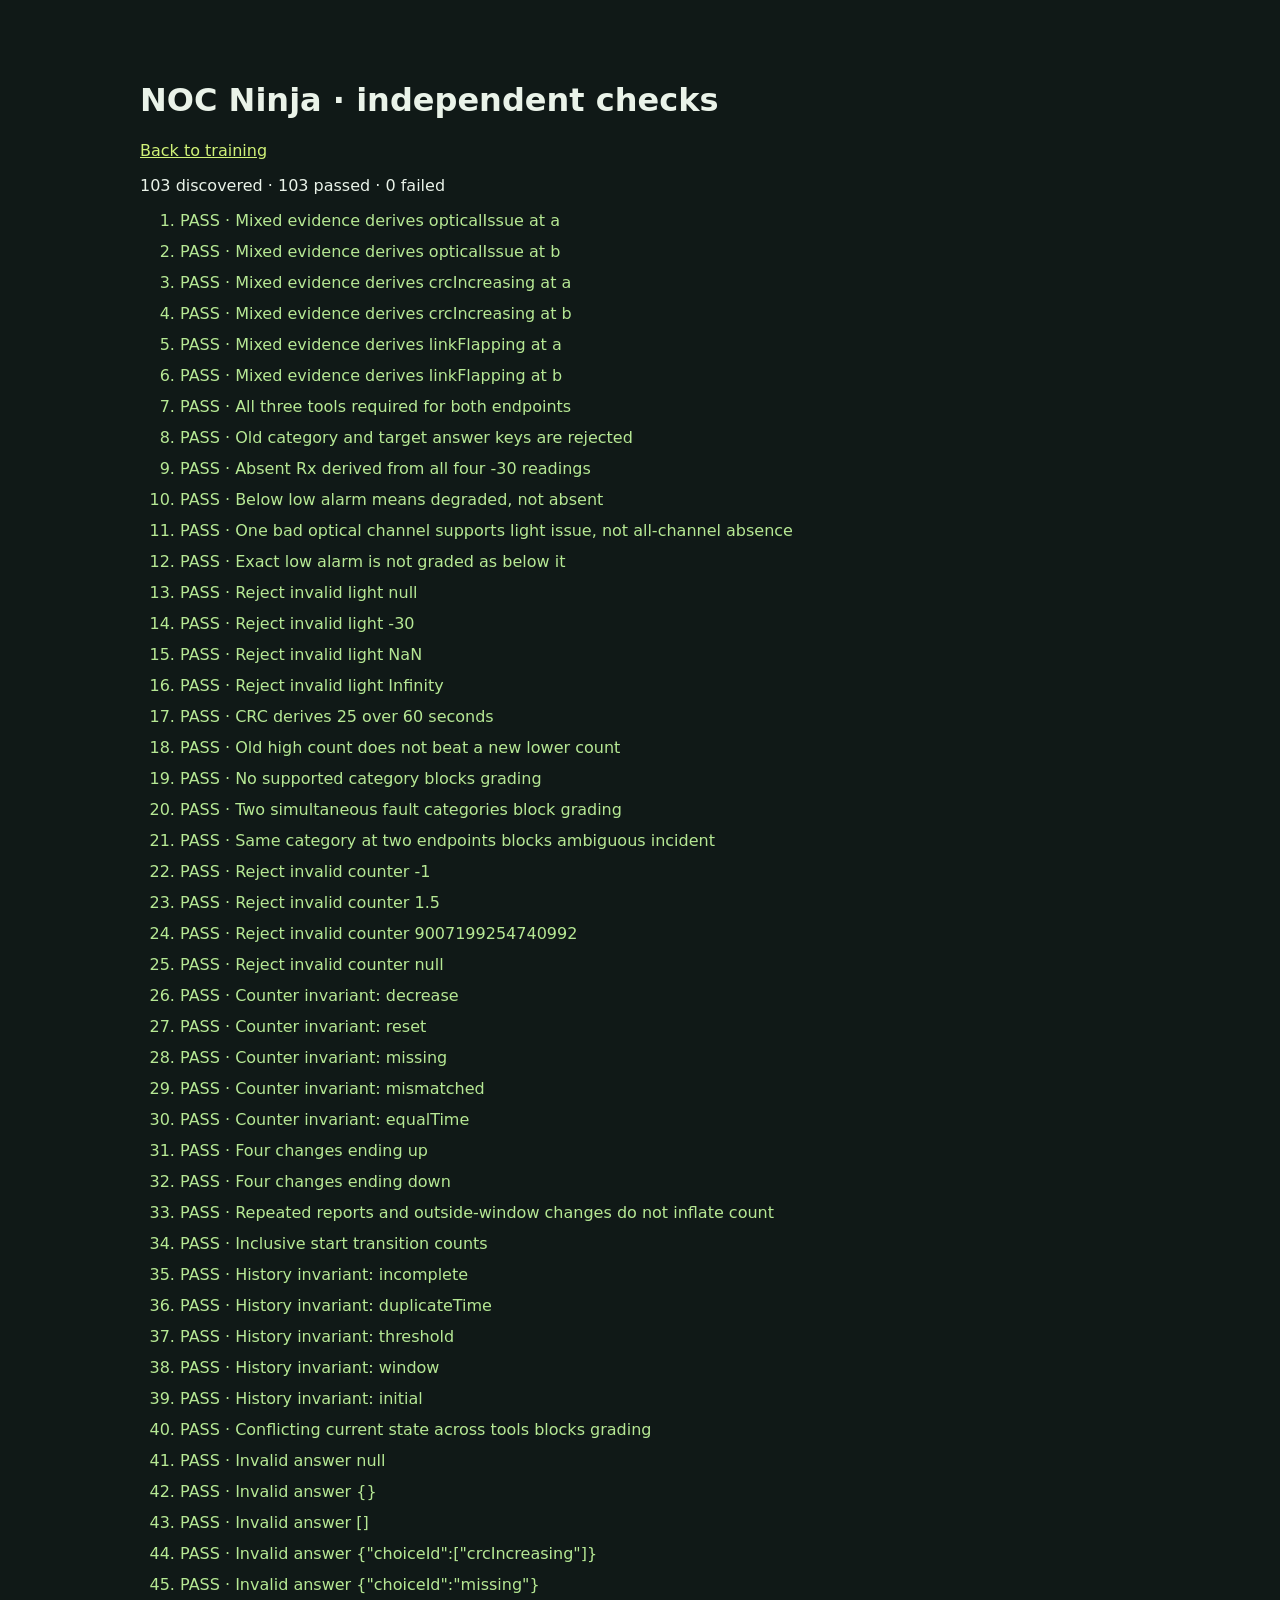
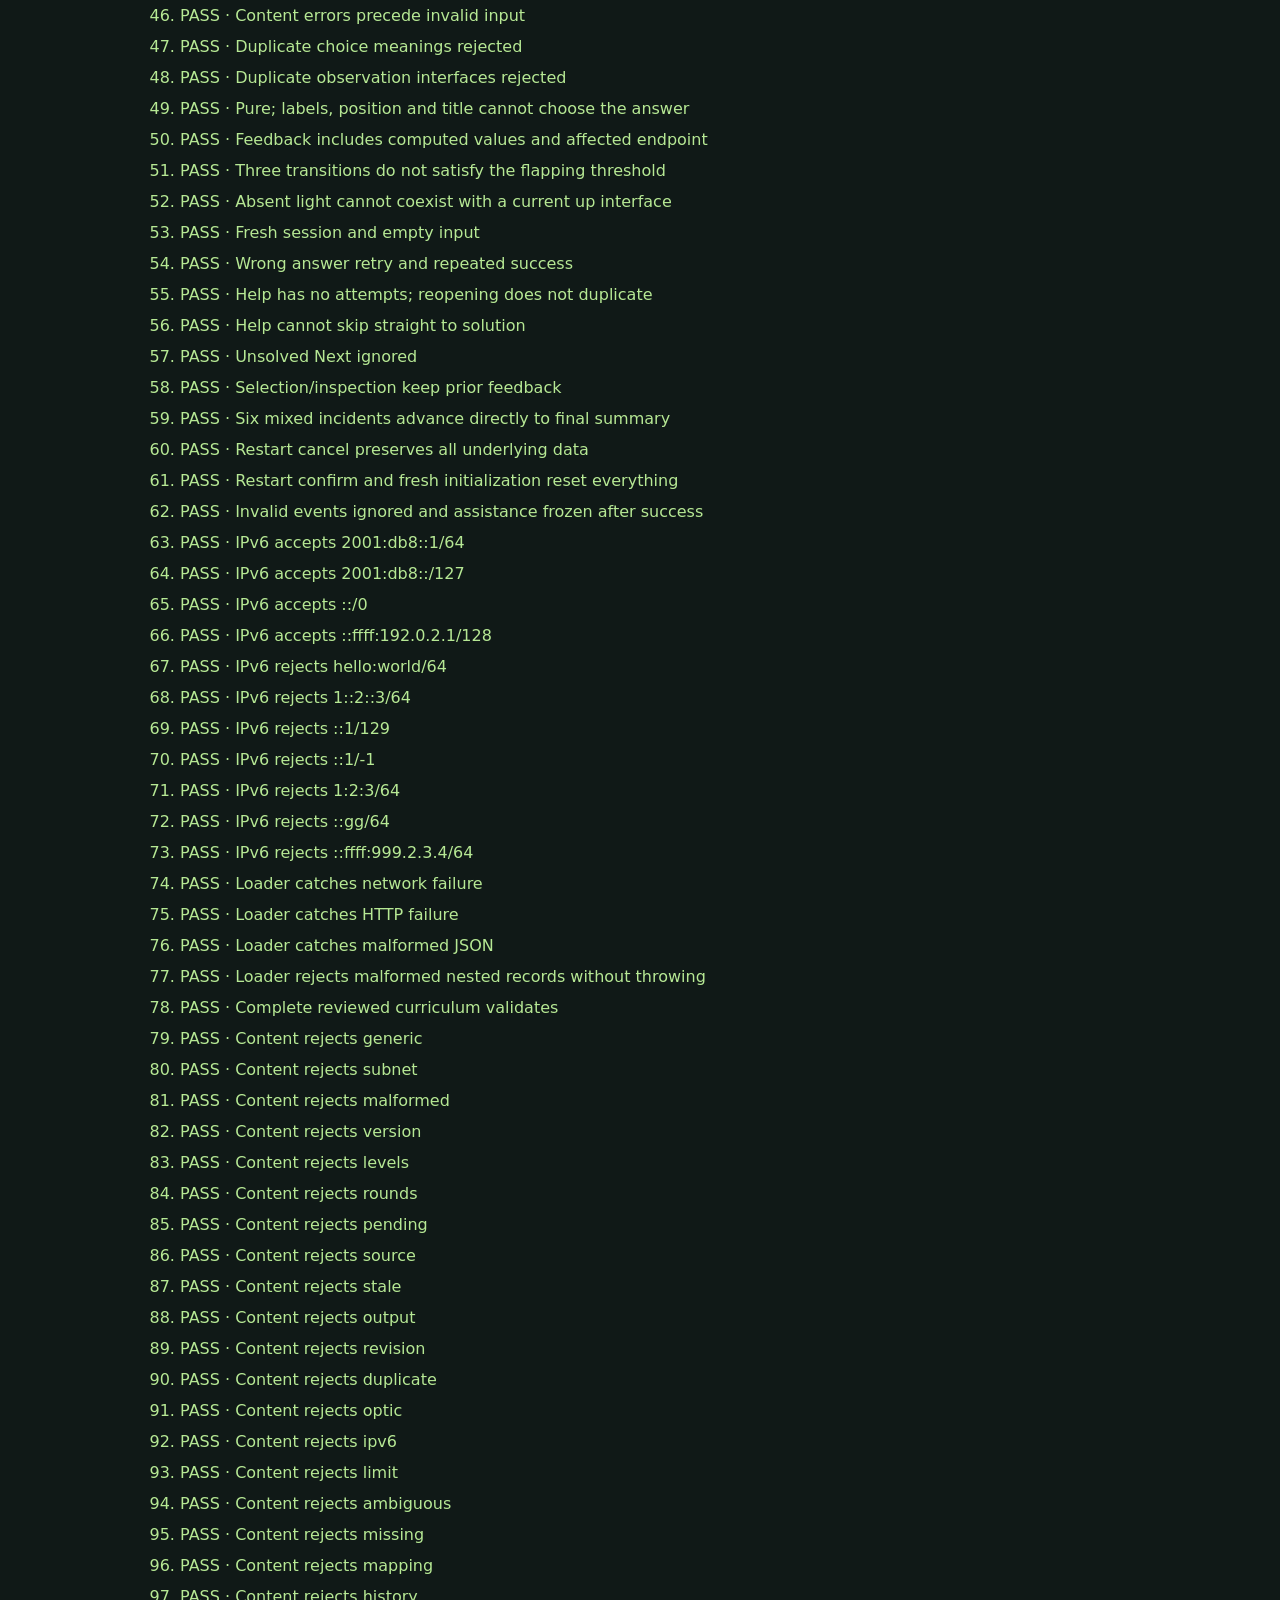
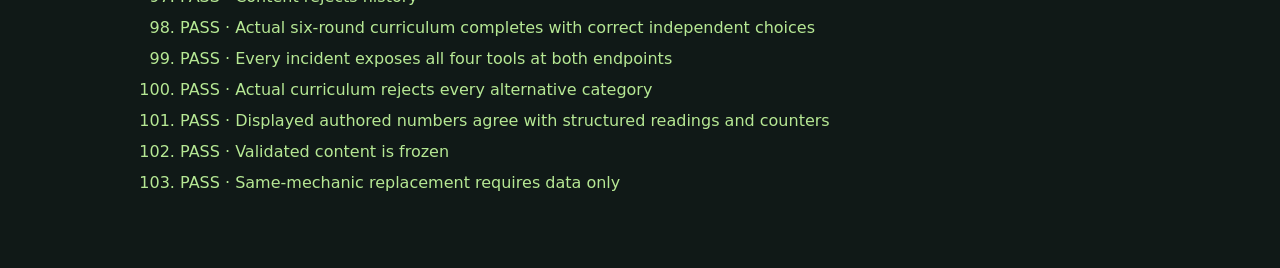
==== tests/index.html @ c30735c4 "updates for proper game style and rules" ====
<!doctype html><html lang="en"><meta charset="utf-8"><meta name="viewport" content="width=device-width,initial-scale=1"><title>NOC Ninja — Tests</title><style>body{font:16px system-ui;background:#101917;color:#eaf3e9;max-width:1000px;margin:40px auto;padding:20px}a{color:#d0f278}.pass{color:#b6e894}.fail{color:#ffafa3}li{margin:12px 0;overflow-wrap:anywhere}</style><h1>NOC Ninja · independent checks</h1><p><a href="../index.html">Back to training</a></p><p id="totals" role="status">Loading tests…</p><ol id="results"></ol><script type="module">
import {run} from './harness.js';
try { await import('./rules.test.js');await import('./state.test.js');const {contentTests}=await import('./content.test.js');const response=await fetch('../data/levels.json');if(!response.ok)throw new Error(`HTTP ${response.status}`);contentTests(await response.json());const r=await run();document.querySelector('#totals').textContent=`${r.total} discovered · ${r.passed} passed · ${r.failed} failed${r.ok?'':' · FAIL'}`;document.title=r.ok?'PASS — NOC Ninja tests':'FAIL — NOC Ninja tests';for(const item of r.results){const li=document.createElement('li');li.className=item.pass?'pass':'fail';li.textContent=`${item.pass?'PASS':'FAIL'} · ${item.name}${item.error?' — '+item.error:''}`;document.querySelector('#results').append(li);}}catch(e){document.querySelector('#totals').textContent=`FAIL: test loading/execution failed — ${e.message}`;document.title='FAIL — NOC Ninja tests';}
</script></html>
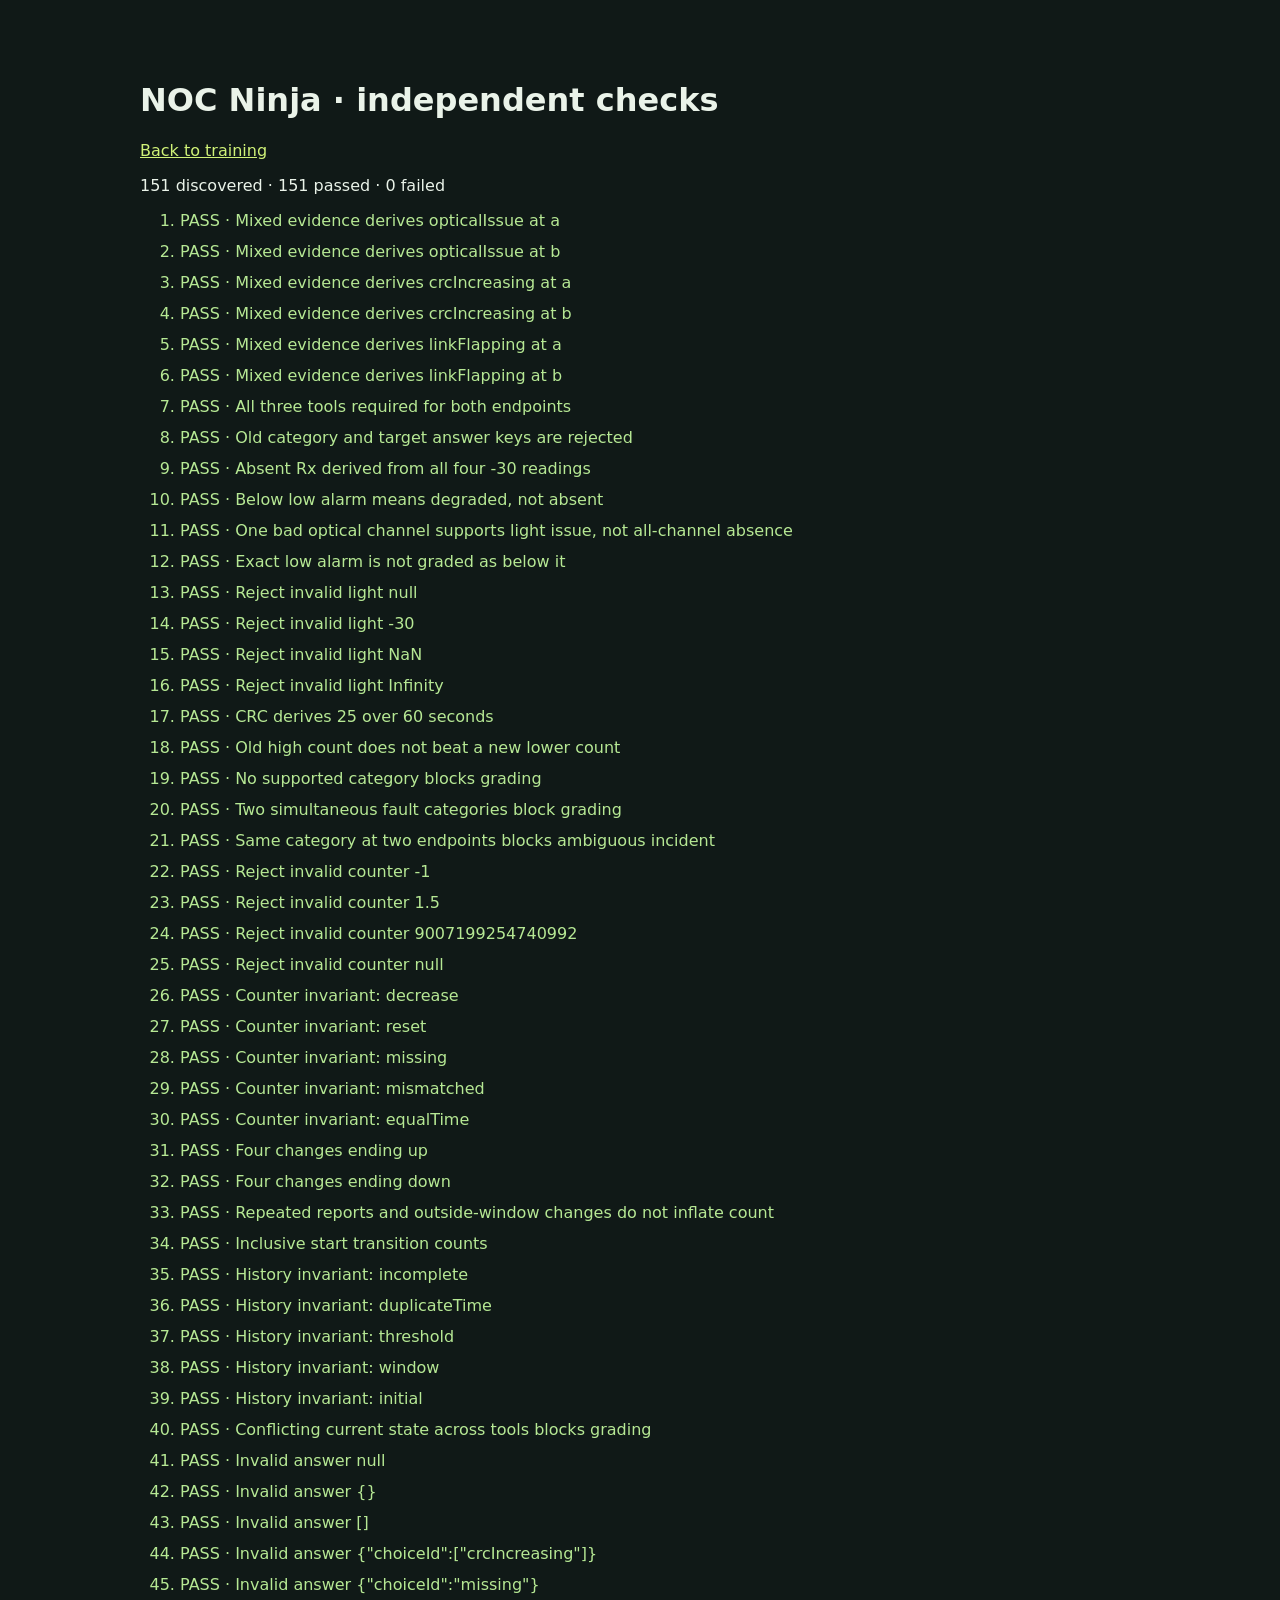
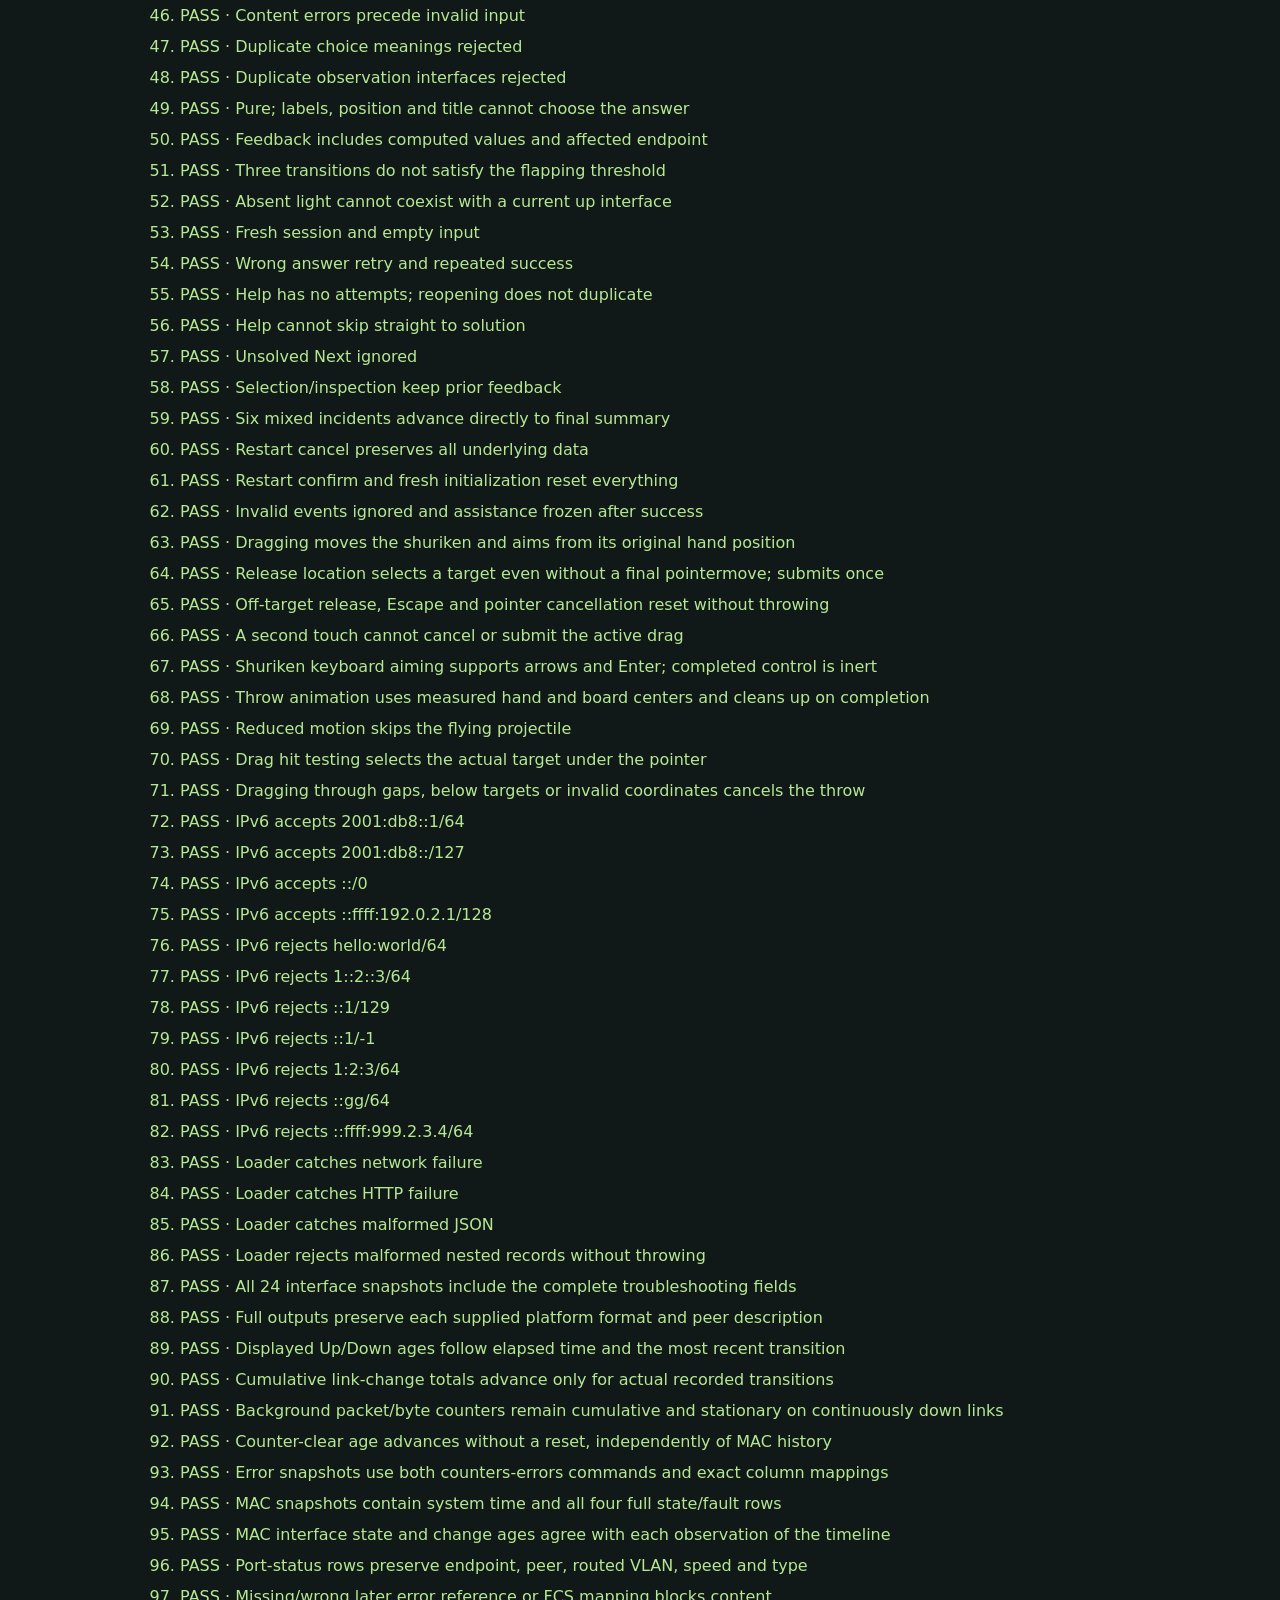
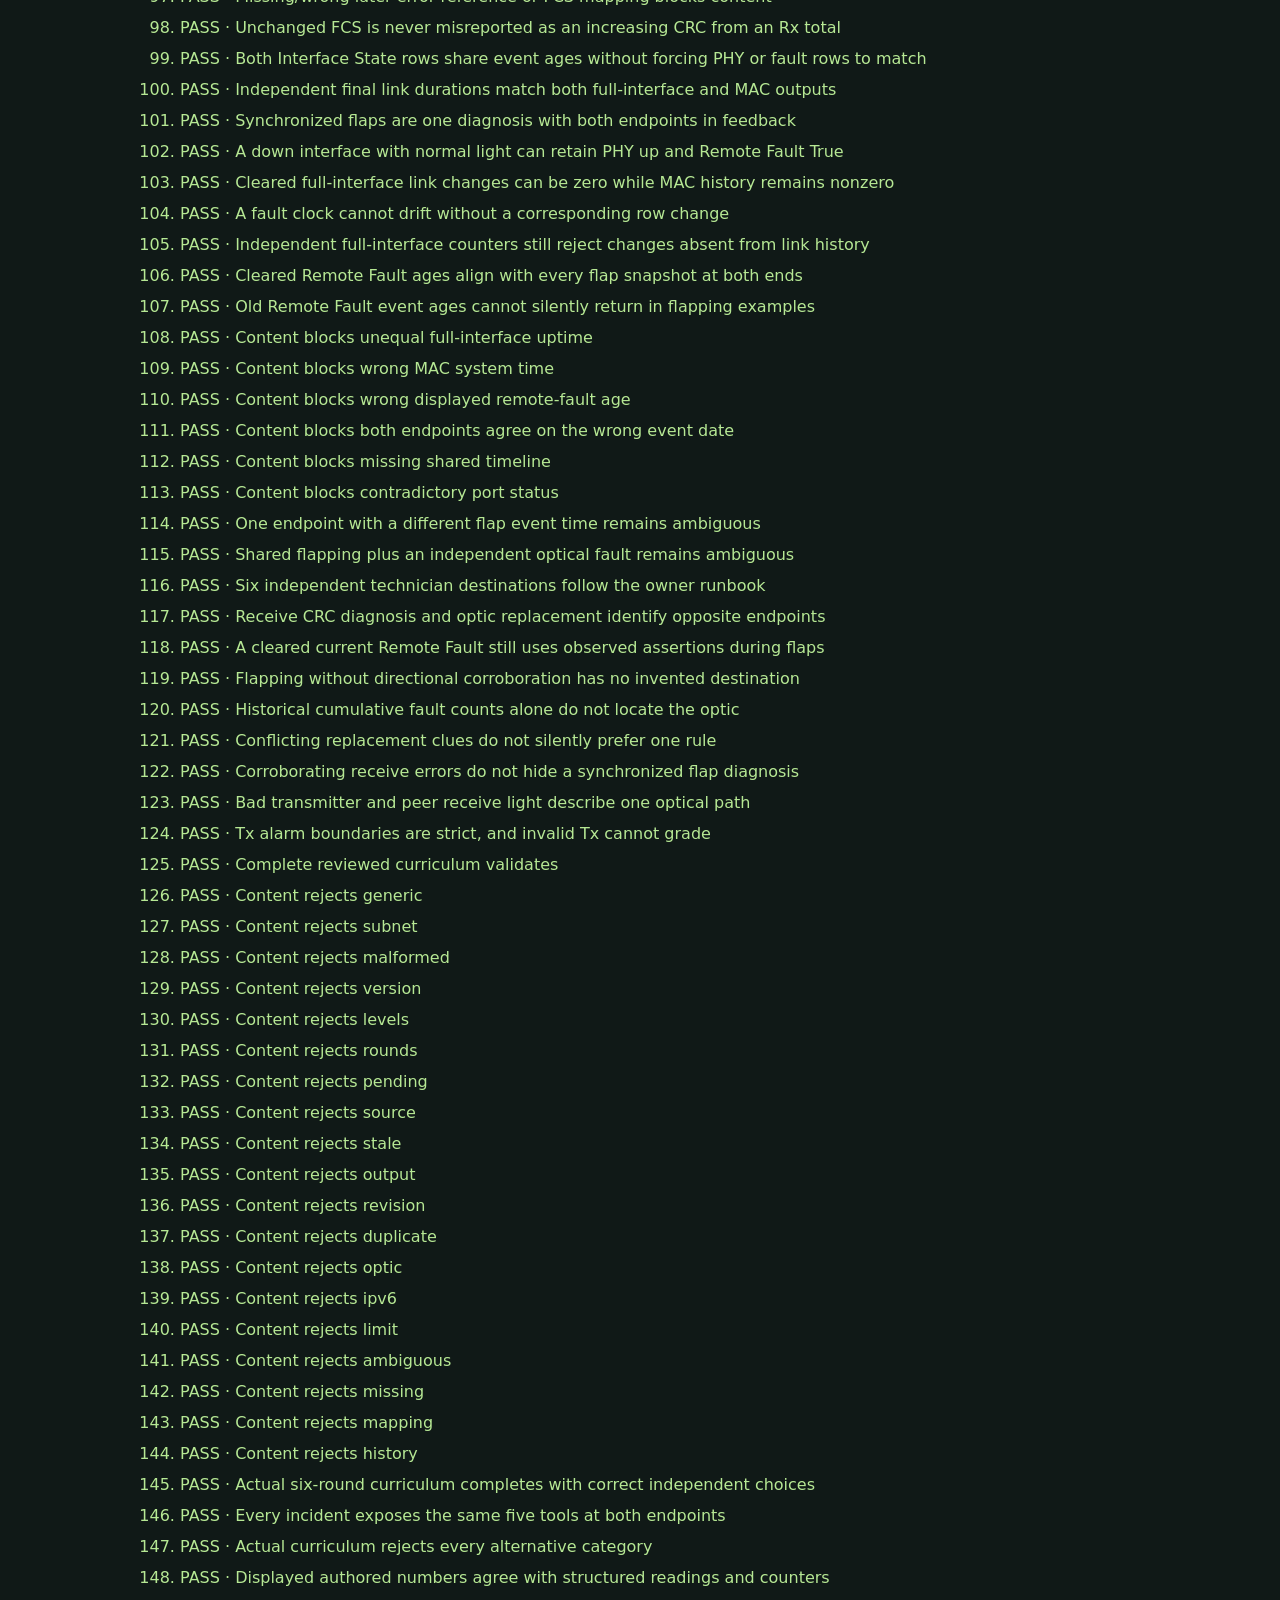
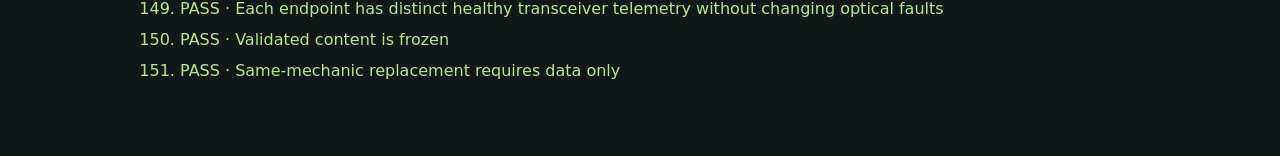
==== commit 6ba08e25: "fix the shuriken" ====
--- a/tests/index.html
+++ b/tests/index.html
@@ -1,4 +1,4 @@
 <!doctype html><html lang="en"><meta charset="utf-8"><meta name="viewport" content="width=device-width,initial-scale=1"><title>NOC Ninja — Tests</title><style>body{font:16px system-ui;background:#101917;color:#eaf3e9;max-width:1000px;margin:40px auto;padding:20px}a{color:#d0f278}.pass{color:#b6e894}.fail{color:#ffafa3}li{margin:12px 0;overflow-wrap:anywhere}</style><h1>NOC Ninja · independent checks</h1><p><a href="../index.html">Back to training</a></p><p id="totals" role="status">Loading tests…</p><ol id="results"></ol><script type="module">
 import {run} from './harness.js';
-try { await import('./rules.test.js');await import('./state.test.js');const {contentTests}=await import('./content.test.js');const response=await fetch('../data/levels.json');if(!response.ok)throw new Error(`HTTP ${response.status}`);contentTests(await response.json());const r=await run();document.querySelector('#totals').textContent=`${r.total} discovered · ${r.passed} passed · ${r.failed} failed${r.ok?'':' · FAIL'}`;document.title=r.ok?'PASS — NOC Ninja tests':'FAIL — NOC Ninja tests';for(const item of r.results){const li=document.createElement('li');li.className=item.pass?'pass':'fail';li.textContent=`${item.pass?'PASS':'FAIL'} · ${item.name}${item.error?' — '+item.error:''}`;document.querySelector('#results').append(li);}}catch(e){document.querySelector('#totals').textContent=`FAIL: test loading/execution failed — ${e.message}`;document.title='FAIL — NOC Ninja tests';}
+try { await import('./rules.test.js');await import('./state.test.js');await import('./aim.test.js');const {contentTests}=await import('./content.test.js');const response=await fetch('../data/levels.json');if(!response.ok)throw new Error(`HTTP ${response.status}`);contentTests(await response.json());const r=await run();document.querySelector('#totals').textContent=`${r.total} discovered · ${r.passed} passed · ${r.failed} failed${r.ok?'':' · FAIL'}`;document.title=r.ok?'PASS — NOC Ninja tests':'FAIL — NOC Ninja tests';for(const item of r.results){const li=document.createElement('li');li.className=item.pass?'pass':'fail';li.textContent=`${item.pass?'PASS':'FAIL'} · ${item.name}${item.error?' — '+item.error:''}`;document.querySelector('#results').append(li);}}catch(e){document.querySelector('#totals').textContent=`FAIL: test loading/execution failed — ${e.message}`;document.title='FAIL — NOC Ninja tests';}
 </script></html>
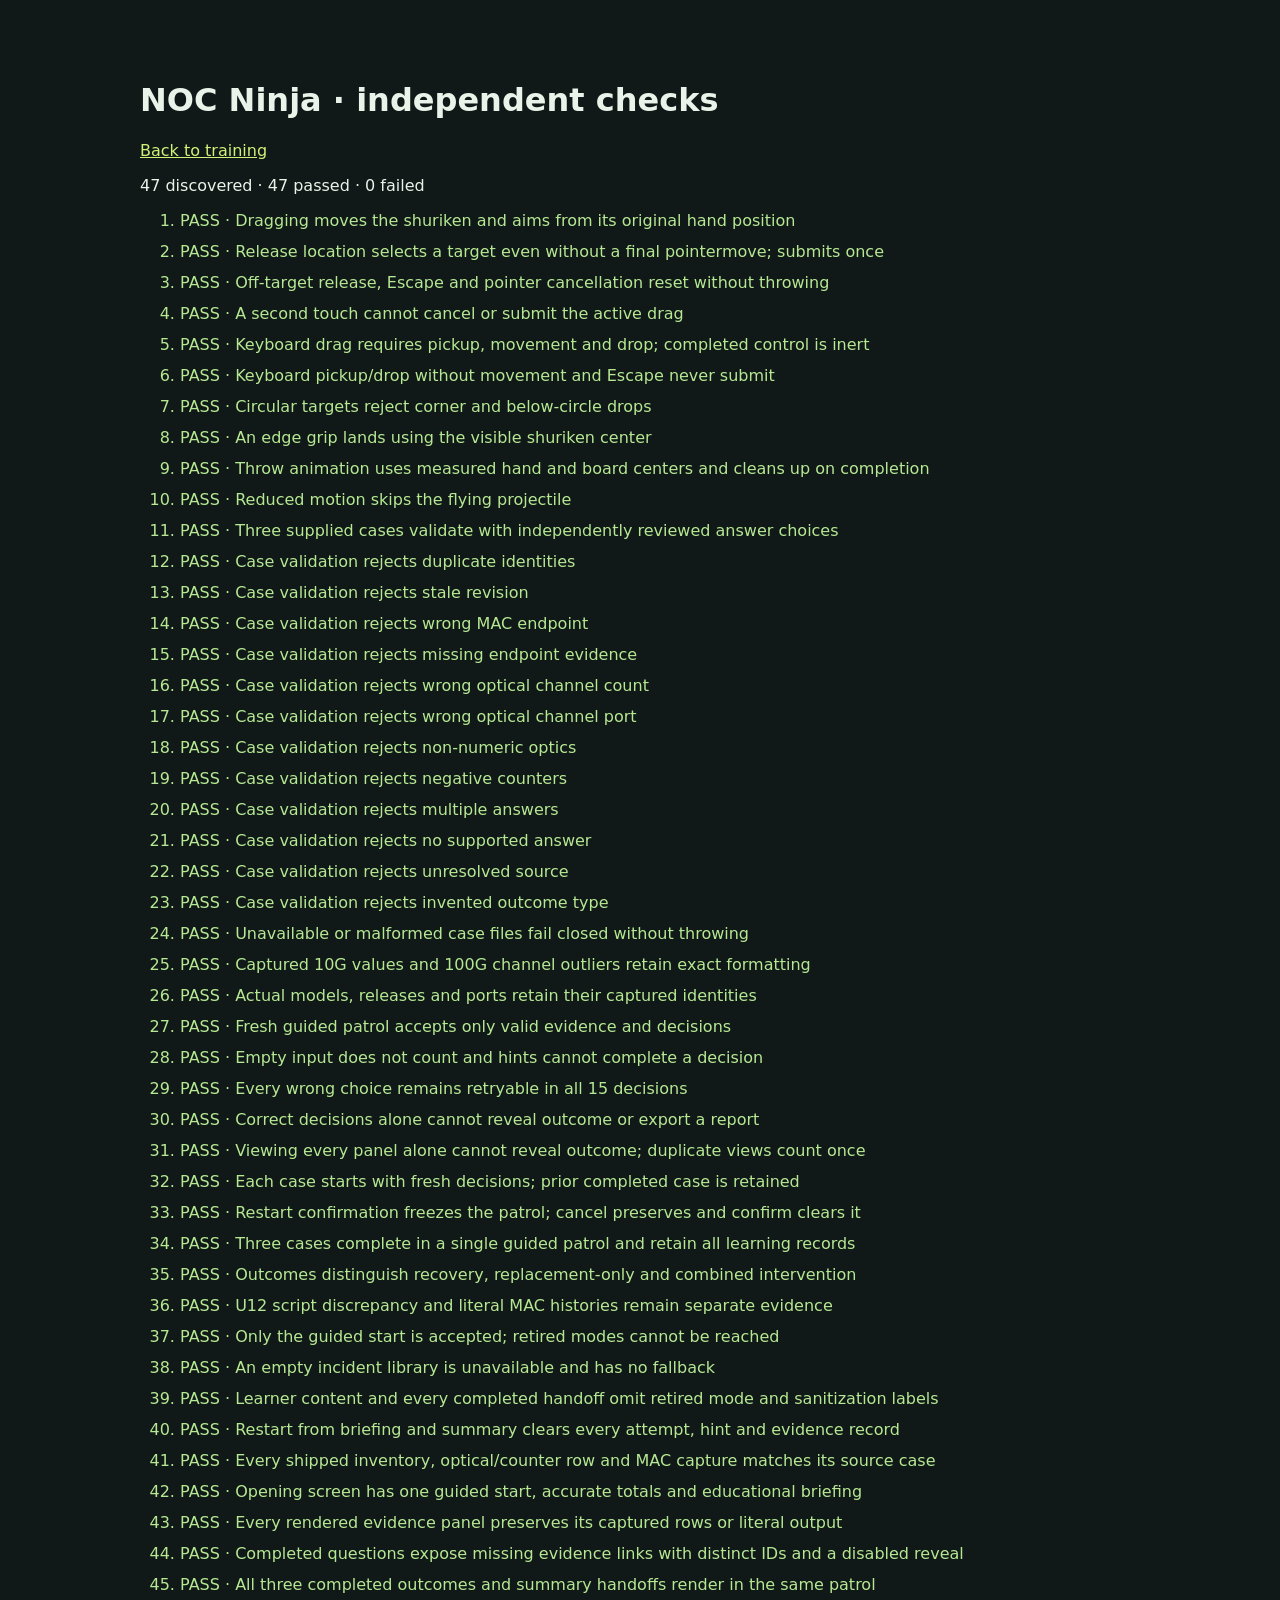
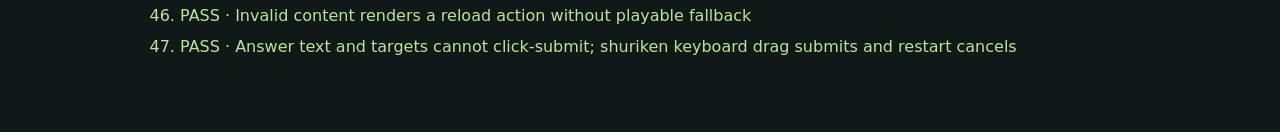
==== commit 221d10e7: "improve the questions and the logic" ====
--- a/tests/index.html
+++ b/tests/index.html
@@ -1,4 +1,14 @@
-<!doctype html><html lang="en"><meta charset="utf-8"><meta name="viewport" content="width=device-width,initial-scale=1"><title>NOC Ninja — Tests</title><style>body{font:16px system-ui;background:#101917;color:#eaf3e9;max-width:1000px;margin:40px auto;padding:20px}a{color:#d0f278}.pass{color:#b6e894}.fail{color:#ffafa3}li{margin:12px 0;overflow-wrap:anywhere}</style><h1>NOC Ninja · independent checks</h1><p><a href="../index.html">Back to training</a></p><p id="totals" role="status">Loading tests…</p><ol id="results"></ol><script type="module">
+<!doctype html><html lang="en"><meta charset="utf-8"><meta name="viewport" content="width=device-width,initial-scale=1"><title>NOC Ninja — Tests</title><style>body{font:16px system-ui;background:#101917;color:#eaf3e9;max-width:1000px;margin:40px auto;padding:20px}a{color:#d0f278}.pass{color:#b6e894}.fail{color:#ffafa3}li{margin:12px 0;overflow-wrap:anywhere}</style><h1>NOC Ninja · independent checks</h1><p><a href="../index.html">Back to training</a></p><p id="totals" role="status">Loading tests…</p><ol id="results"></ol><div id="app" hidden></div><dialog id="restart-dialog"><button id="cancel-restart">Keep training</button><button id="confirm-restart">Restart session</button></dialog><script type="module">
+import './aim.test.js';
 import {run} from './harness.js';
-try { await import('./rules.test.js');await import('./state.test.js');await import('./aim.test.js');const {contentTests}=await import('./content.test.js');const response=await fetch('../data/levels.json');if(!response.ok)throw new Error(`HTTP ${response.status}`);contentTests(await response.json());const r=await run();document.querySelector('#totals').textContent=`${r.total} discovered · ${r.passed} passed · ${r.failed} failed${r.ok?'':' · FAIL'}`;document.title=r.ok?'PASS — NOC Ninja tests':'FAIL — NOC Ninja tests';for(const item of r.results){const li=document.createElement('li');li.className=item.pass?'pass':'fail';li.textContent=`${item.pass?'PASS':'FAIL'} · ${item.name}${item.error?' — '+item.error:''}`;document.querySelector('#results').append(li);}}catch(e){document.querySelector('#totals').textContent=`FAIL: test loading/execution failed — ${e.message}`;document.title='FAIL — NOC Ninja tests';}
+import {caseTests,caseSourceTests} from './cases.test.js';
+import {uiTests} from './ui.test.js';
+try {
+  const response=await fetch('../data/cases.json');if(!response.ok)throw new Error(`HTTP ${response.status}`);
+  const data=await response.json();caseTests(data);
+  caseSourceTests(data,Object.fromEntries(await Promise.all(data.cases.map(async c=>{const r=await fetch('../'+c.source);if(!r.ok)throw new Error('Missing source '+c.id);return [c.id,await r.text()];}))));
+  uiTests(data);const r=await run();document.querySelector('#app').replaceChildren();
+  document.querySelector('#totals').textContent=`${r.total} discovered · ${r.passed} passed · ${r.failed} failed${r.ok?'':' · FAIL'}`;document.title=r.ok?'PASS — NOC Ninja tests':'FAIL — NOC Ninja tests';
+  for(const item of r.results){const li=document.createElement('li');li.className=item.pass?'pass':'fail';li.textContent=`${item.pass?'PASS':'FAIL'} · ${item.name}${item.error?' — '+item.error:''}`;document.querySelector('#results').append(li);}
+}catch(e){document.querySelector('#totals').textContent=`FAIL: test loading/execution failed — ${e.message}`;document.title='FAIL — NOC Ninja tests';}
 </script></html>
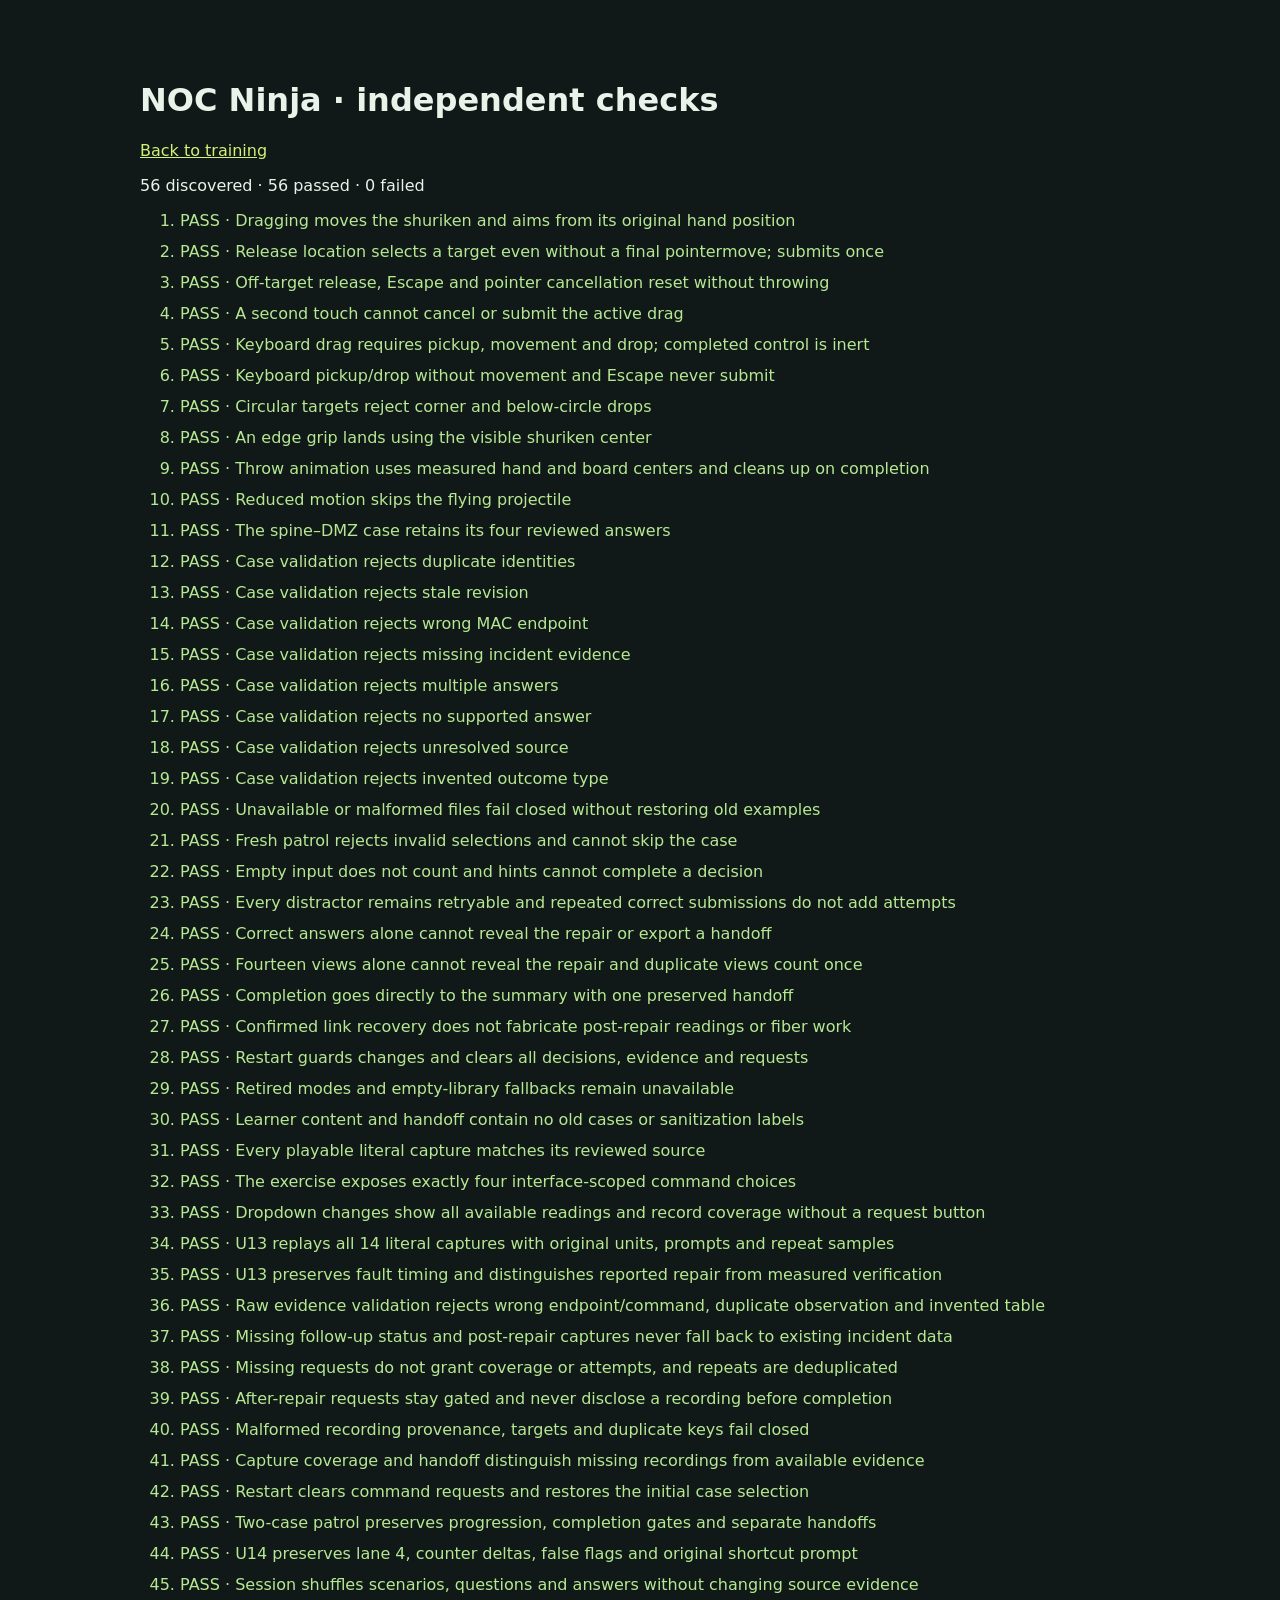
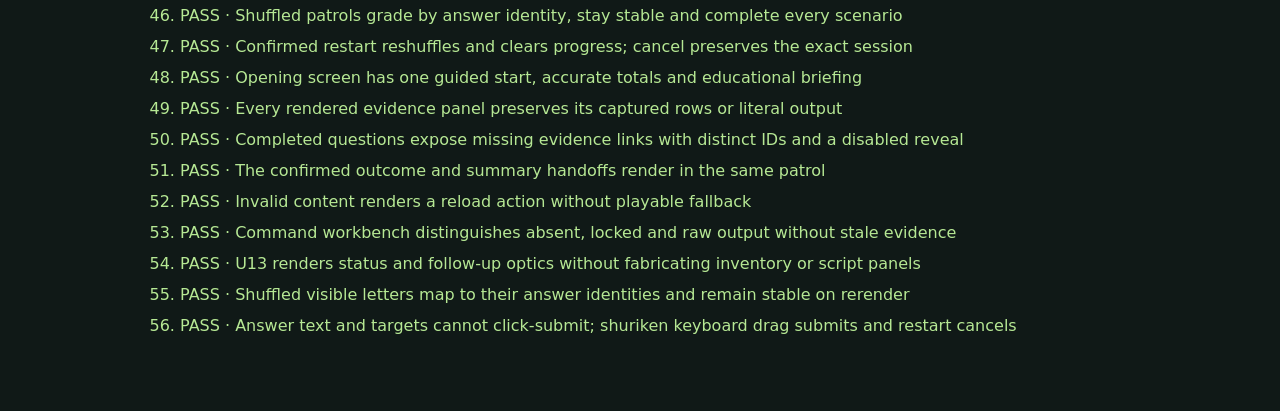
==== commit 204b726c: "randomize questions" ====
--- a/tests/index.html
+++ b/tests/index.html
@@ -3,11 +3,13 @@
 import {run} from './harness.js';
 import {caseTests,caseSourceTests} from './cases.test.js';
 import {uiTests} from './ui.test.js';
+import {randomizationTests} from './randomization.test.js';
+import {investigationTests} from './investigation.test.js';
 try {
   const response=await fetch('../data/cases.json');if(!response.ok)throw new Error(`HTTP ${response.status}`);
   const data=await response.json();caseTests(data);
   caseSourceTests(data,Object.fromEntries(await Promise.all(data.cases.map(async c=>{const r=await fetch('../'+c.source);if(!r.ok)throw new Error('Missing source '+c.id);return [c.id,await r.text()];}))));
-  uiTests(data);const r=await run();document.querySelector('#app').replaceChildren();
+  investigationTests(data);randomizationTests(data);uiTests(data);const r=await run();document.querySelector('#app').replaceChildren();
   document.querySelector('#totals').textContent=`${r.total} discovered · ${r.passed} passed · ${r.failed} failed${r.ok?'':' · FAIL'}`;document.title=r.ok?'PASS — NOC Ninja tests':'FAIL — NOC Ninja tests';
   for(const item of r.results){const li=document.createElement('li');li.className=item.pass?'pass':'fail';li.textContent=`${item.pass?'PASS':'FAIL'} · ${item.name}${item.error?' — '+item.error:''}`;document.querySelector('#results').append(li);}
 }catch(e){document.querySelector('#totals').textContent=`FAIL: test loading/execution failed — ${e.message}`;document.title='FAIL — NOC Ninja tests';}
